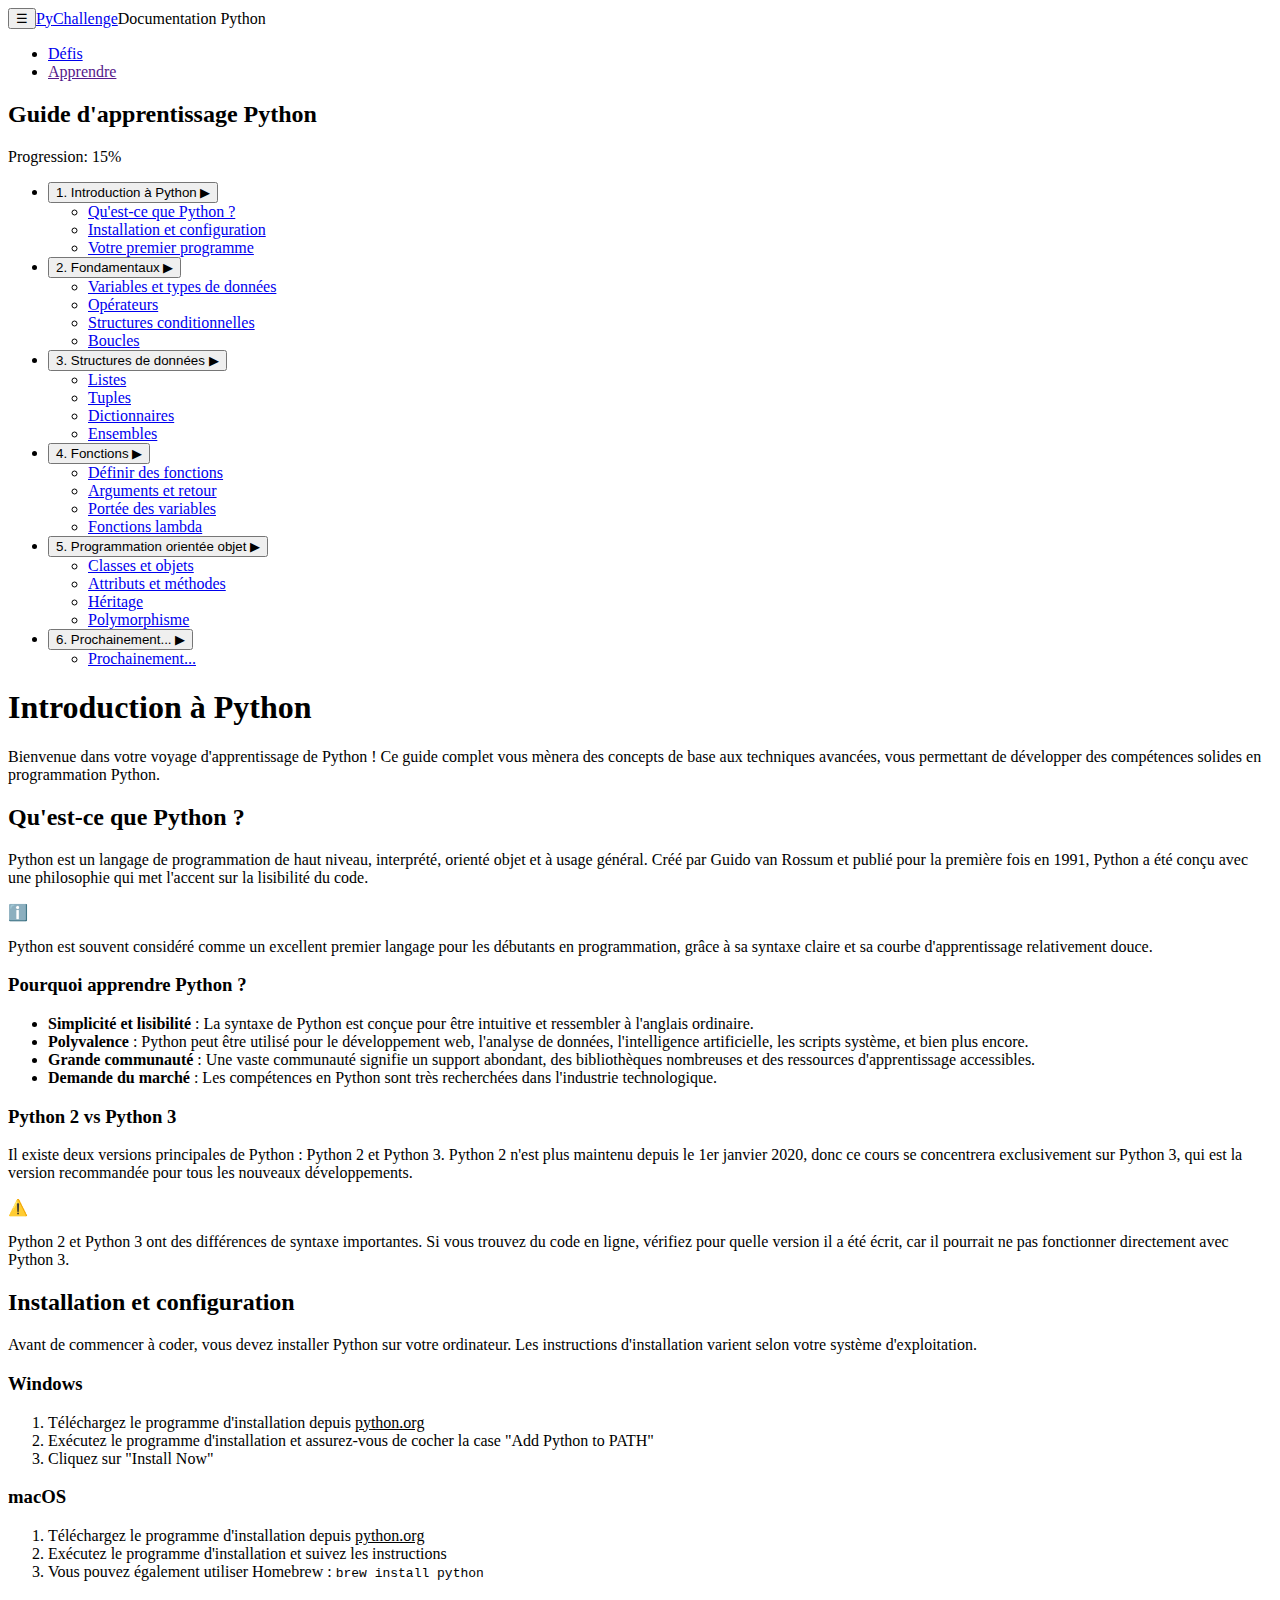
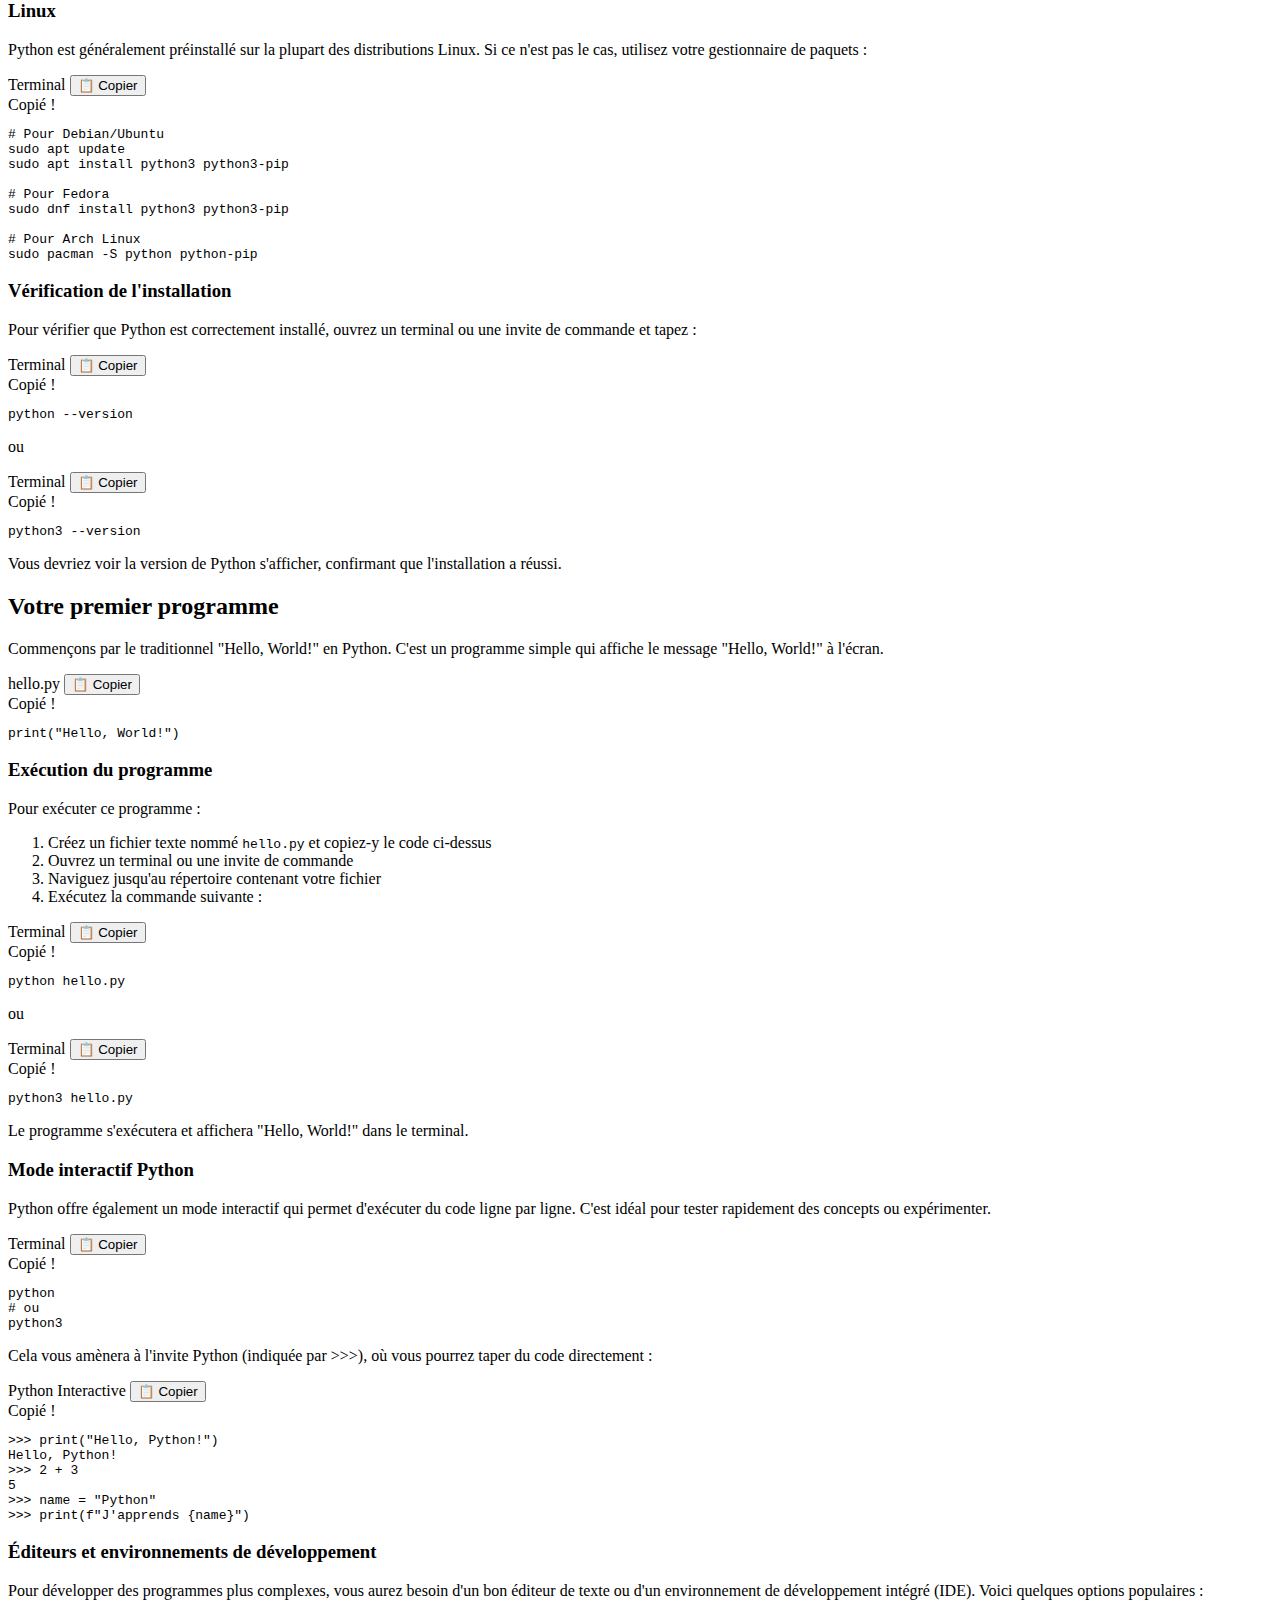
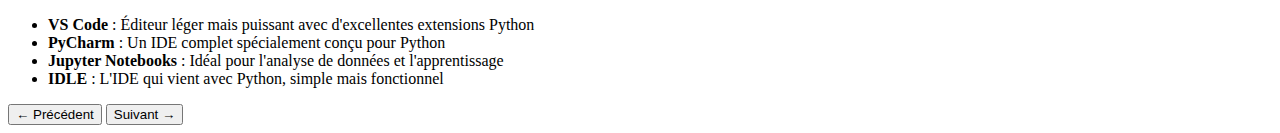
==== apprendre.html @ 2035e8a5 "Premier commit" ====
<!DOCTYPE html>
<html lang="fr">

<head>
    <meta charset="UTF-8">
    <meta name="viewport" content="width=device-width, initial-scale=1.0">
    <title>PyChallenge - Documentation Python</title>
    <link rel="stylesheet" href="styles/apprendre.css">
</head>

<body>
    <header>
        <div class="navbar">
            <div style="display: flex; align-items: center;">
                <button class="mobile-toggle" id="mobileToggle">☰</button>
                <a href="index.html" class="logo">Py<span>Challenge</span></a>
                <div class="doc-title">Documentation Python</div>
            </div>
            <ul class="nav-links">
                <li><a href="explorer.html">Défis</a></li>
                <li><a href="">Apprendre</a></li>

            </ul>
        </div>
    </header>

    <div class="main-container">
        <aside class="sidebar" id="sidebar">
            <div class="toc-header">
                <h2 class="toc-title">Guide d'apprentissage Python</h2>
                <div class="progress-info">Progression: 15%</div>
                <div class="progress-bar">
                    <div class="progress-fill"></div>
                </div>
            </div>

            <ul class="chapter-list">
                <li class="chapter expanded">
                    <button class="chapter-button active">
                        <span>1. Introduction à Python</span>
                        <span class="icon">▶</span>
                    </button>
                    <ul class="section-list">
                        <li><a href="#intro" class="section-link active">Qu'est-ce que Python ?</a></li>
                        <li><a href="#installation" class="section-link">Installation et configuration</a></li>
                        <li><a href="#first-program" class="section-link">Votre premier programme</a></li>
                    </ul>
                </li>

                <li class="chapter">
                    <button class="chapter-button">
                        <span>2. Fondamentaux</span>
                        <span class="icon">▶</span>
                    </button>
                    <ul class="section-list">
                        <li><a href="chapitre2.html#variables" class="section-link">Variables et types de données</a>
                        </li>
                        <li><a href="chapitre2.html#operators" class="section-link">Opérateurs</a></li>
                        <li><a href="chapitre2.html#conditions" class="section-link">Structures conditionnelles</a></li>
                        <li><a href="chapitre2.html#loops" class="section-link">Boucles</a></li>
                    </ul>
                </li>

                <li class="chapter">
                    <button class="chapter-button">
                        <span>3. Structures de données</span>
                        <span class="icon">▶</span>
                    </button>
                    <ul class="section-list">
                        <li><a href="chapitre3.html#lists" class="section-link active">Listes</a></li>
                        <li><a href="chapitre3.html#tuples" class="section-link">Tuples</a></li>
                        <li><a href="chapitre3.html#dictionaries" class="section-link">Dictionnaires</a></li>
                        <li><a href="chapitre3.html#sets" class="section-link">Ensembles</a></li>
                    </ul>
                </li>

                <li class="chapter">
                    <button class="chapter-button">
                        <span>4. Fonctions</span>
                        <span class="icon">▶</span>
                    </button>
                    <ul class="section-list">
                        <li><a href="chapitre4.html#definir-fonctions" class="section-link active">Définir des
                                fonctions</a></li>
                        <li><a href="chapitre4.html#arguments-retour" class="section-link">Arguments et retour</a></li>
                        <li><a href="chapitre4.html#portee-variables" class="section-link">Portée des variables</a></li>
                        <li><a href="chapitre4.html#fonctions-lambda" class="section-link">Fonctions lambda</a></li>
                    </ul>
                </li>

                <li class="chapter">
                    <button class="chapter-button">
                        <span>5. Programmation orientée objet</span>
                        <span class="icon">▶</span>
                    </button>
                    <ul class="section-list">
                        <li><a href="chapitre5.html#classes-objets" class="section-link active">Classes et objets</a>
                        </li>
                        <li><a href="chapitre5.html#attributs-methodes" class="section-link">Attributs et méthodes</a>
                        </li>
                        <li><a href="chapitre5.html#heritage" class="section-link">Héritage</a></li>
                        <li><a href="chapitre5.html#polymorphisme" class="section-link">Polymorphisme</a></li>
                    </ul>
                </li>

                <li class="chapter">
                    <button class="chapter-button">
                        <span>6. Prochainement...</span>
                        <span class="icon">▶</span>
                    </button>
                    <ul class="section-list">
                        <li><a href="prochainement.html" class="section-link">Prochainement...</a></li>
                    </ul>
                </li>


            </ul>
        </aside>

        <main class="content">
            <section class="doc-section" id="intro">
                <h1>Introduction à Python</h1>
                <p>Bienvenue dans votre voyage d'apprentissage de Python ! Ce guide complet vous mènera des concepts de
                    base aux techniques avancées, vous permettant de développer des compétences solides en programmation
                    Python.</p>

                <h2>Qu'est-ce que Python ?</h2>
                <p>Python est un langage de programmation de haut niveau, interprété, orienté objet et à usage général.
                    Créé par Guido van Rossum et publié pour la première fois en 1991, Python a été conçu avec une
                    philosophie qui met l'accent sur la lisibilité du code.</p>

                <div class="note-box">
                    <div class="box-icon">ℹ️</div>
                    <div>
                        <p>Python est souvent considéré comme un excellent premier langage pour les débutants en
                            programmation, grâce à sa syntaxe claire et sa courbe d'apprentissage relativement douce.
                        </p>
                    </div>
                </div>

                <h3>Pourquoi apprendre Python ?</h3>
                <ul>
                    <li><strong>Simplicité et lisibilité</strong> : La syntaxe de Python est conçue pour être intuitive
                        et ressembler à l'anglais ordinaire.</li>
                    <li><strong>Polyvalence</strong> : Python peut être utilisé pour le développement web, l'analyse de
                        données, l'intelligence artificielle, les scripts système, et bien plus encore.</li>
                    <li><strong>Grande communauté</strong> : Une vaste communauté signifie un support abondant, des
                        bibliothèques nombreuses et des ressources d'apprentissage accessibles.</li>
                    <li><strong>Demande du marché</strong> : Les compétences en Python sont très recherchées dans
                        l'industrie technologique.</li>
                </ul>

                <h3>Python 2 vs Python 3</h3>
                <p>Il existe deux versions principales de Python : Python 2 et Python 3. Python 2 n'est plus maintenu
                    depuis le 1er janvier 2020, donc ce cours se concentrera exclusivement sur Python 3, qui est la
                    version recommandée pour tous les nouveaux développements.</p>

                <div class="warning-box">
                    <div class="box-icon">⚠️</div>
                    <div>
                        <p>Python 2 et Python 3 ont des différences de syntaxe importantes. Si vous trouvez du code en
                            ligne, vérifiez pour quelle version il a été écrit, car il pourrait ne pas fonctionner
                            directement avec Python 3.</p>
                    </div>
                </div>
            </section>

            <section class="doc-section" id="installation">
                <h2>Installation et configuration</h2>
                <p>Avant de commencer à coder, vous devez installer Python sur votre ordinateur. Les instructions
                    d'installation varient selon votre système d'exploitation.</p>

                <h3>Windows</h3>
                <ol>
                    <li>Téléchargez le programme d'installation depuis <a href="https://www.python.org/downloads/"
                            style="color: var(--secondary-color);">python.org</a></li>
                    <li>Exécutez le programme d'installation et assurez-vous de cocher la case "Add Python to PATH"</li>
                    <li>Cliquez sur "Install Now"</li>
                </ol>

                <h3>macOS</h3>
                <ol>
                    <li>Téléchargez le programme d'installation depuis <a href="https://www.python.org/downloads/"
                            style="color: var(--secondary-color);">python.org</a></li>
                    <li>Exécutez le programme d'installation et suivez les instructions</li>
                    <li>Vous pouvez également utiliser Homebrew : <code>brew install python</code></li>
                </ol>

                <h3>Linux</h3>
                <p>Python est généralement préinstallé sur la plupart des distributions Linux. Si ce n'est pas le cas,
                    utilisez votre gestionnaire de paquets :</p>

                <div class="code-block">
                    <div class="code-header">
                        <span class="code-title">Terminal</span>
                        <button class="copy-button"><span class="icon">📋</span> Copier</button>
                    </div>
                    <div class="copy-message">Copié !</div>
                    <pre><code># Pour Debian/Ubuntu
sudo apt update
sudo apt install python3 python3-pip

# Pour Fedora
sudo dnf install python3 python3-pip

# Pour Arch Linux
sudo pacman -S python python-pip</code></pre>
                </div>

                <h3>Vérification de l'installation</h3>
                <p>Pour vérifier que Python est correctement installé, ouvrez un terminal ou une invite de commande et
                    tapez :</p>

                <div class="code-block">
                    <div class="code-header">
                        <span class="code-title">Terminal</span>
                        <button class="copy-button"><span class="icon">📋</span> Copier</button>
                    </div>
                    <div class="copy-message">Copié !</div>
                    <pre><code>python --version</code></pre>
                </div>

                <p>ou</p>

                <div class="code-block">
                    <div class="code-header">
                        <span class="code-title">Terminal</span>
                        <button class="copy-button"><span class="icon">📋</span> Copier</button>
                    </div>
                    <div class="copy-message">Copié !</div>
                    <pre><code>python3 --version</code></pre>
                </div>

                <p>Vous devriez voir la version de Python s'afficher, confirmant que l'installation a réussi.</p>
            </section>

            <section class="doc-section" id="first-program">
                <h2>Votre premier programme</h2>
                <p>Commençons par le traditionnel "Hello, World!" en Python. C'est un programme simple qui affiche le
                    message "Hello, World!" à l'écran.</p>

                <div class="code-block">
                    <div class="code-header">
                        <span class="code-title">hello.py</span>
                        <button class="copy-button"><span class="icon">📋</span> Copier</button>
                    </div>
                    <div class="copy-message">Copié !</div>
                    <pre><code>print("Hello, World!")</code></pre>
                </div>

                <h3>Exécution du programme</h3>
                <p>Pour exécuter ce programme :</p>
                <ol>
                    <li>Créez un fichier texte nommé <code>hello.py</code> et copiez-y le code ci-dessus</li>
                    <li>Ouvrez un terminal ou une invite de commande</li>
                    <li>Naviguez jusqu'au répertoire contenant votre fichier</li>
                    <li>Exécutez la commande suivante :</li>
                </ol>

                <div class="code-block">
                    <div class="code-header">
                        <span class="code-title">Terminal</span>
                        <button class="copy-button"><span class="icon">📋</span> Copier</button>
                    </div>
                    <div class="copy-message">Copié !</div>
                    <pre><code>python hello.py</code></pre>
                </div>

                <p>ou</p>

                <div class="code-block">
                    <div class="code-header">
                        <span class="code-title">Terminal</span>
                        <button class="copy-button"><span class="icon">📋</span> Copier</button>
                    </div>
                    <div class="copy-message">Copié !</div>
                    <pre><code>python3 hello.py</code></pre>
                </div>

                <p>Le programme s'exécutera et affichera "Hello, World!" dans le terminal.</p>

                <h3>Mode interactif Python</h3>
                <p>Python offre également un mode interactif qui permet d'exécuter du code ligne par ligne. C'est idéal
                    pour tester rapidement des concepts ou expérimenter.</p>

                <div class="code-block">
                    <div class="code-header">
                        <span class="code-title">Terminal</span>
                        <button class="copy-button"><span class="icon">📋</span> Copier</button>
                    </div>
                    <div class="copy-message">Copié !</div>
                    <pre><code>python
# ou
python3</code></pre>
                </div>

                <p>Cela vous amènera à l'invite Python (indiquée par >>>), où vous pourrez taper du code directement :
                </p>

                <div class="code-block">
                    <div class="code-header">
                        <span class="code-title">Python Interactive</span>
                        <button class="copy-button"><span class="icon">📋</span> Copier</button>
                    </div>
                    <div class="copy-message">Copié !</div>
                    <pre><code>>>> print("Hello, Python!")
Hello, Python!
>>> 2 + 3
5
>>> name = "Python"
>>> print(f"J'apprends {name}")</code></pre>
                </div>


                <h3>Éditeurs et environnements de développement</h3>
                <p>Pour développer des programmes plus complexes, vous aurez besoin d'un bon éditeur de texte ou d'un
                    environnement de développement intégré (IDE). Voici quelques options populaires :</p>

                <ul>
                    <li><strong>VS Code</strong> : Éditeur léger mais puissant avec d'excellentes extensions Python</li>
                    <li><strong>PyCharm</strong> : Un IDE complet spécialement conçu pour Python</li>
                    <li><strong>Jupyter Notebooks</strong> : Idéal pour l'analyse de données et l'apprentissage</li>
                    <li><strong>IDLE</strong> : L'IDE qui vient avec Python, simple mais fonctionnel</li>
                </ul>

                <div class="navigation-buttons">
                    <button class="nav-button prev"><span class="icon">←</span> Précédent</button>
                    <button class="nav-button next" onclick="location.href='chapitre2.html'">Suivant <span
                            class="icon">→</span></button>
                </div>
            </section>
        </main>
    </div>

    <script>
        // Mobile sidebar toggle
        document.getElementById('mobileToggle').addEventListener('click', function () {
            document.getElementById('sidebar').classList.toggle('active');
        });

        // Chapter expansion
        document.querySelectorAll('.chapter-button').forEach(button => {
            button.addEventListener('click', function () {
                const chapter = this.parentElement;
                chapter.classList.toggle('expanded');
            });
        });

        // Copy button functionality
        document.querySelectorAll('.copy-button').forEach(button => {
            button.addEventListener('click', function () {
                const codeBlock = this.closest('.code-block');
                const code = codeBlock.querySelector('pre').textContent;

                navigator.clipboard.writeText(code).then(() => {
                    const message = codeBlock.querySelector('.copy-message');
                    message.style.opacity = '1';

                    setTimeout(() => {
                        message.style.opacity = '0';
                    }, 2000);

                });
            });
        });
</script>
</body>
</html>
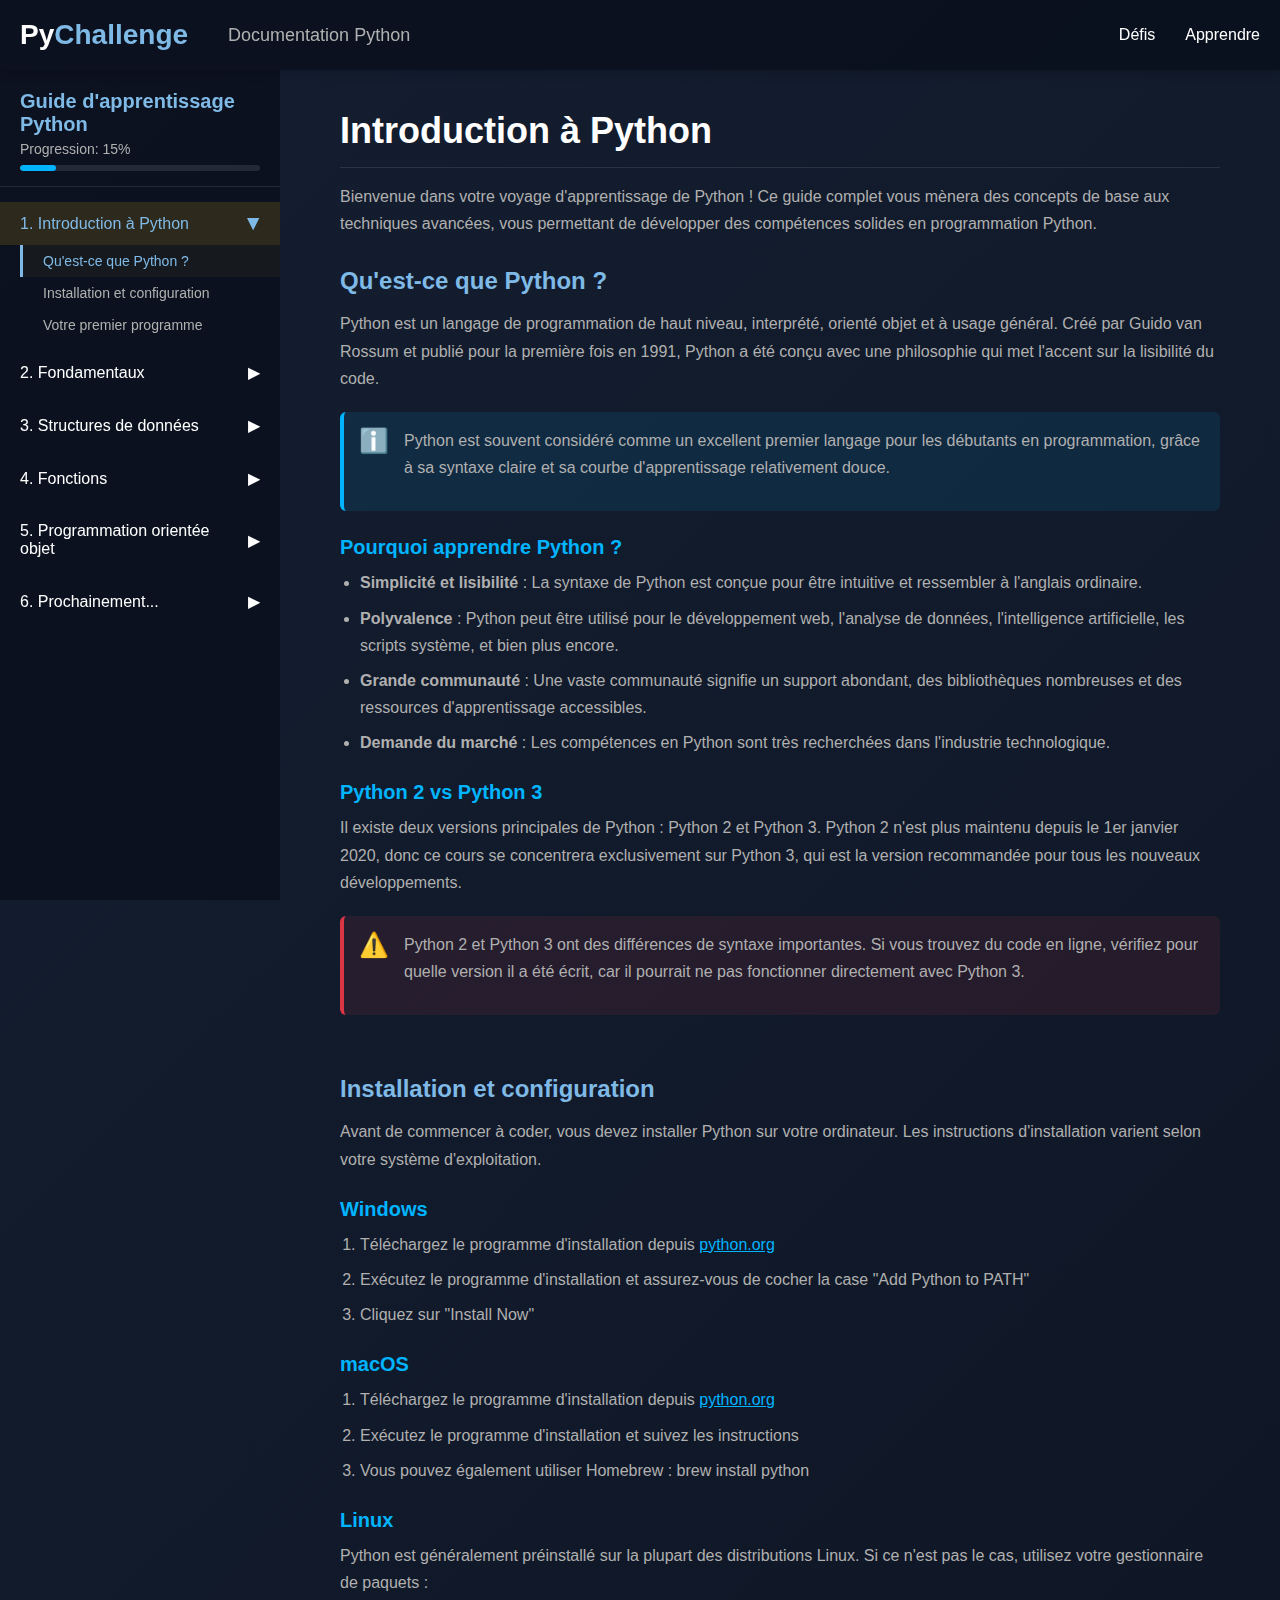
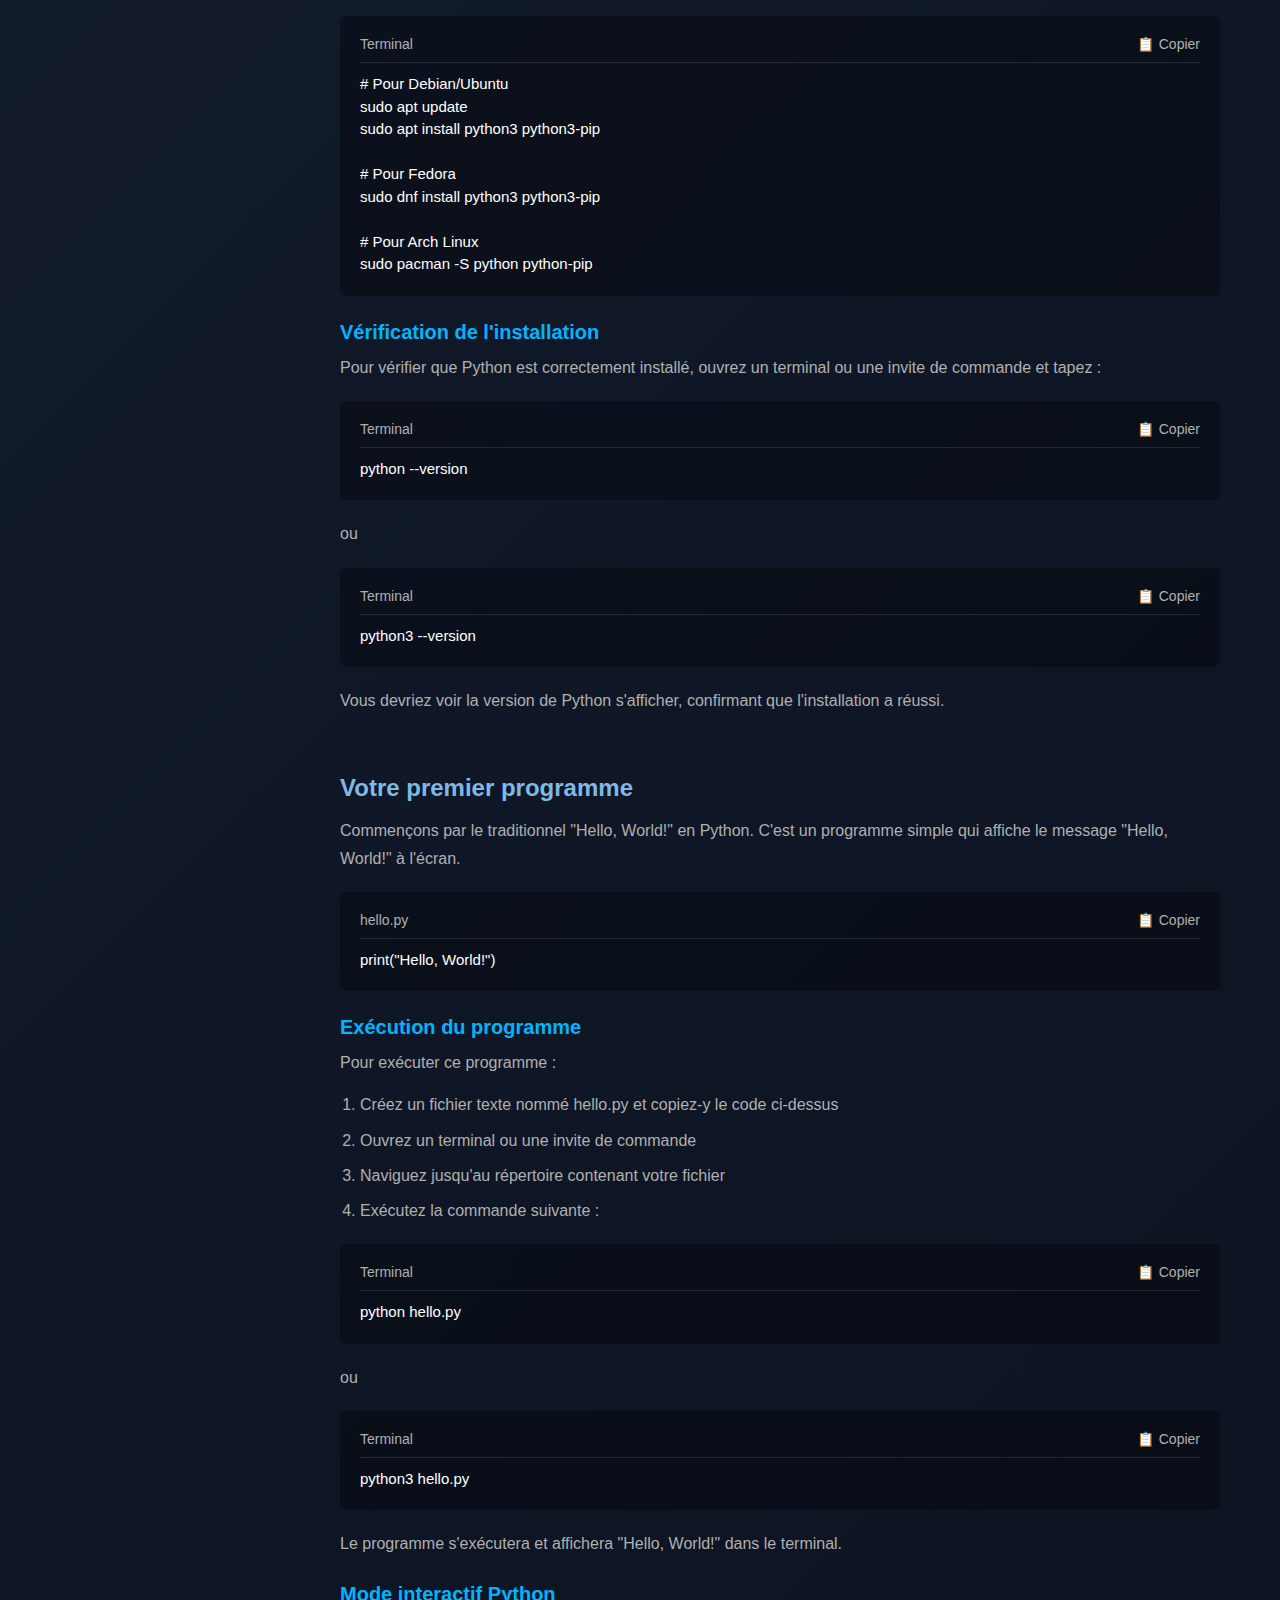
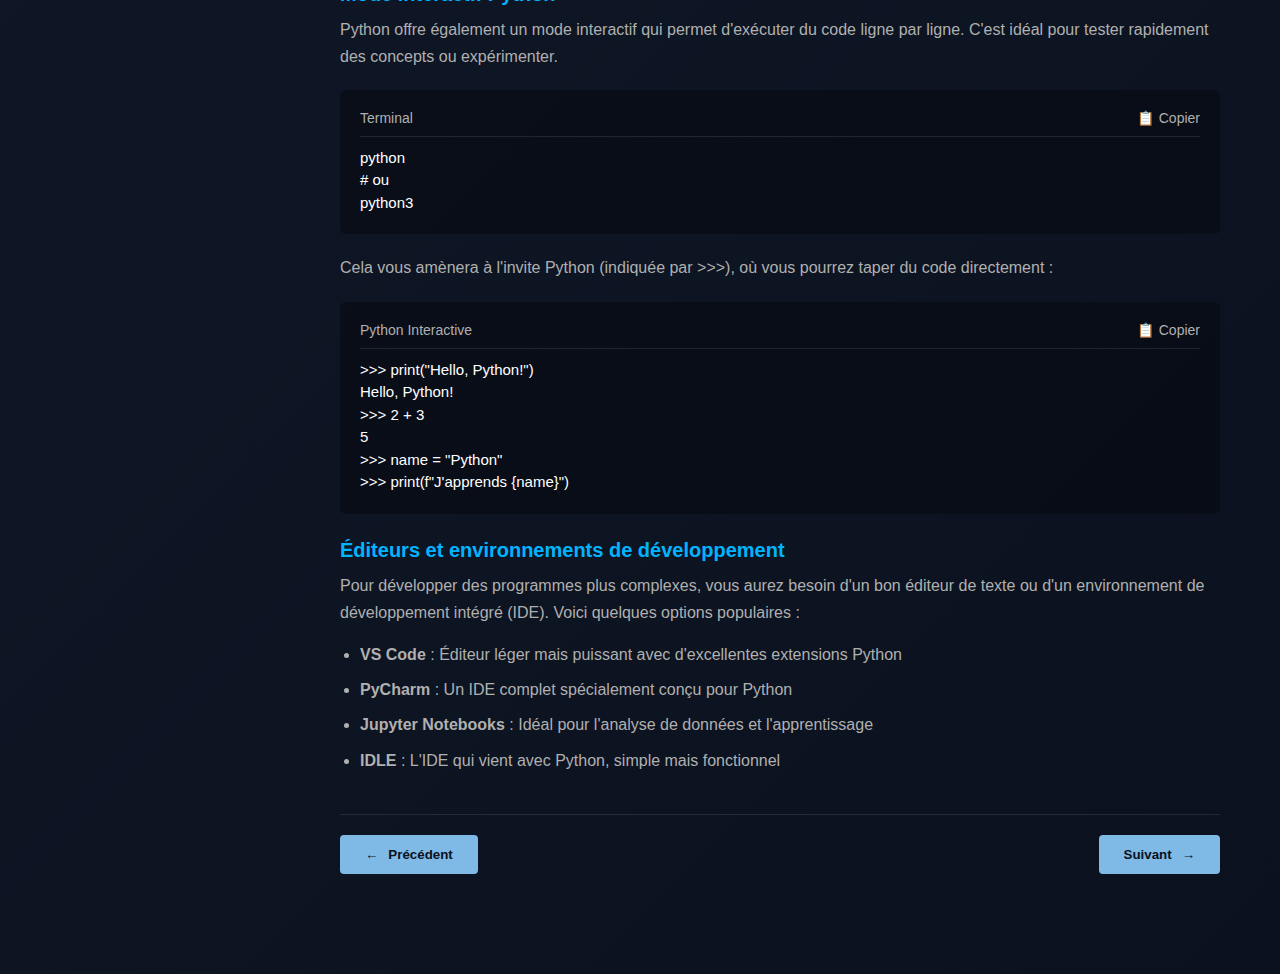
==== commit b10ada35: "Version distante" ====
--- a/apprendre.html
+++ b/apprendre.html
@@ -1,368 +1,368 @@
-<!DOCTYPE html>
-<html lang="fr">
-
-<head>
-    <meta charset="UTF-8">
-    <meta name="viewport" content="width=device-width, initial-scale=1.0">
-    <title>PyChallenge - Documentation Python</title>
-    <link rel="stylesheet" href="styles/apprendre.css">
-</head>
-
-<body>
-    <header>
-        <div class="navbar">
-            <div style="display: flex; align-items: center;">
-                <button class="mobile-toggle" id="mobileToggle">☰</button>
-                <a href="index.html" class="logo">Py<span>Challenge</span></a>
-                <div class="doc-title">Documentation Python</div>
-            </div>
-            <ul class="nav-links">
-                <li><a href="explorer.html">Défis</a></li>
-                <li><a href="">Apprendre</a></li>
-
-            </ul>
-        </div>
-    </header>
-
-    <div class="main-container">
-        <aside class="sidebar" id="sidebar">
-            <div class="toc-header">
-                <h2 class="toc-title">Guide d'apprentissage Python</h2>
-                <div class="progress-info">Progression: 15%</div>
-                <div class="progress-bar">
-                    <div class="progress-fill"></div>
-                </div>
-            </div>
-
-            <ul class="chapter-list">
-                <li class="chapter expanded">
-                    <button class="chapter-button active">
-                        <span>1. Introduction à Python</span>
-                        <span class="icon">▶</span>
-                    </button>
-                    <ul class="section-list">
-                        <li><a href="#intro" class="section-link active">Qu'est-ce que Python ?</a></li>
-                        <li><a href="#installation" class="section-link">Installation et configuration</a></li>
-                        <li><a href="#first-program" class="section-link">Votre premier programme</a></li>
-                    </ul>
-                </li>
-
-                <li class="chapter">
-                    <button class="chapter-button">
-                        <span>2. Fondamentaux</span>
-                        <span class="icon">▶</span>
-                    </button>
-                    <ul class="section-list">
-                        <li><a href="chapitre2.html#variables" class="section-link">Variables et types de données</a>
-                        </li>
-                        <li><a href="chapitre2.html#operators" class="section-link">Opérateurs</a></li>
-                        <li><a href="chapitre2.html#conditions" class="section-link">Structures conditionnelles</a></li>
-                        <li><a href="chapitre2.html#loops" class="section-link">Boucles</a></li>
-                    </ul>
-                </li>
-
-                <li class="chapter">
-                    <button class="chapter-button">
-                        <span>3. Structures de données</span>
-                        <span class="icon">▶</span>
-                    </button>
-                    <ul class="section-list">
-                        <li><a href="chapitre3.html#lists" class="section-link active">Listes</a></li>
-                        <li><a href="chapitre3.html#tuples" class="section-link">Tuples</a></li>
-                        <li><a href="chapitre3.html#dictionaries" class="section-link">Dictionnaires</a></li>
-                        <li><a href="chapitre3.html#sets" class="section-link">Ensembles</a></li>
-                    </ul>
-                </li>
-
-                <li class="chapter">
-                    <button class="chapter-button">
-                        <span>4. Fonctions</span>
-                        <span class="icon">▶</span>
-                    </button>
-                    <ul class="section-list">
-                        <li><a href="chapitre4.html#definir-fonctions" class="section-link active">Définir des
-                                fonctions</a></li>
-                        <li><a href="chapitre4.html#arguments-retour" class="section-link">Arguments et retour</a></li>
-                        <li><a href="chapitre4.html#portee-variables" class="section-link">Portée des variables</a></li>
-                        <li><a href="chapitre4.html#fonctions-lambda" class="section-link">Fonctions lambda</a></li>
-                    </ul>
-                </li>
-
-                <li class="chapter">
-                    <button class="chapter-button">
-                        <span>5. Programmation orientée objet</span>
-                        <span class="icon">▶</span>
-                    </button>
-                    <ul class="section-list">
-                        <li><a href="chapitre5.html#classes-objets" class="section-link active">Classes et objets</a>
-                        </li>
-                        <li><a href="chapitre5.html#attributs-methodes" class="section-link">Attributs et méthodes</a>
-                        </li>
-                        <li><a href="chapitre5.html#heritage" class="section-link">Héritage</a></li>
-                        <li><a href="chapitre5.html#polymorphisme" class="section-link">Polymorphisme</a></li>
-                    </ul>
-                </li>
-
-                <li class="chapter">
-                    <button class="chapter-button">
-                        <span>6. Prochainement...</span>
-                        <span class="icon">▶</span>
-                    </button>
-                    <ul class="section-list">
-                        <li><a href="prochainement.html" class="section-link">Prochainement...</a></li>
-                    </ul>
-                </li>
-
-
-            </ul>
-        </aside>
-
-        <main class="content">
-            <section class="doc-section" id="intro">
-                <h1>Introduction à Python</h1>
-                <p>Bienvenue dans votre voyage d'apprentissage de Python ! Ce guide complet vous mènera des concepts de
-                    base aux techniques avancées, vous permettant de développer des compétences solides en programmation
-                    Python.</p>
-
-                <h2>Qu'est-ce que Python ?</h2>
-                <p>Python est un langage de programmation de haut niveau, interprété, orienté objet et à usage général.
-                    Créé par Guido van Rossum et publié pour la première fois en 1991, Python a été conçu avec une
-                    philosophie qui met l'accent sur la lisibilité du code.</p>
-
-                <div class="note-box">
-                    <div class="box-icon">ℹ️</div>
-                    <div>
-                        <p>Python est souvent considéré comme un excellent premier langage pour les débutants en
-                            programmation, grâce à sa syntaxe claire et sa courbe d'apprentissage relativement douce.
-                        </p>
-                    </div>
-                </div>
-
-                <h3>Pourquoi apprendre Python ?</h3>
-                <ul>
-                    <li><strong>Simplicité et lisibilité</strong> : La syntaxe de Python est conçue pour être intuitive
-                        et ressembler à l'anglais ordinaire.</li>
-                    <li><strong>Polyvalence</strong> : Python peut être utilisé pour le développement web, l'analyse de
-                        données, l'intelligence artificielle, les scripts système, et bien plus encore.</li>
-                    <li><strong>Grande communauté</strong> : Une vaste communauté signifie un support abondant, des
-                        bibliothèques nombreuses et des ressources d'apprentissage accessibles.</li>
-                    <li><strong>Demande du marché</strong> : Les compétences en Python sont très recherchées dans
-                        l'industrie technologique.</li>
-                </ul>
-
-                <h3>Python 2 vs Python 3</h3>
-                <p>Il existe deux versions principales de Python : Python 2 et Python 3. Python 2 n'est plus maintenu
-                    depuis le 1er janvier 2020, donc ce cours se concentrera exclusivement sur Python 3, qui est la
-                    version recommandée pour tous les nouveaux développements.</p>
-
-                <div class="warning-box">
-                    <div class="box-icon">⚠️</div>
-                    <div>
-                        <p>Python 2 et Python 3 ont des différences de syntaxe importantes. Si vous trouvez du code en
-                            ligne, vérifiez pour quelle version il a été écrit, car il pourrait ne pas fonctionner
-                            directement avec Python 3.</p>
-                    </div>
-                </div>
-            </section>
-
-            <section class="doc-section" id="installation">
-                <h2>Installation et configuration</h2>
-                <p>Avant de commencer à coder, vous devez installer Python sur votre ordinateur. Les instructions
-                    d'installation varient selon votre système d'exploitation.</p>
-
-                <h3>Windows</h3>
-                <ol>
-                    <li>Téléchargez le programme d'installation depuis <a href="https://www.python.org/downloads/"
-                            style="color: var(--secondary-color);">python.org</a></li>
-                    <li>Exécutez le programme d'installation et assurez-vous de cocher la case "Add Python to PATH"</li>
-                    <li>Cliquez sur "Install Now"</li>
-                </ol>
-
-                <h3>macOS</h3>
-                <ol>
-                    <li>Téléchargez le programme d'installation depuis <a href="https://www.python.org/downloads/"
-                            style="color: var(--secondary-color);">python.org</a></li>
-                    <li>Exécutez le programme d'installation et suivez les instructions</li>
-                    <li>Vous pouvez également utiliser Homebrew : <code>brew install python</code></li>
-                </ol>
-
-                <h3>Linux</h3>
-                <p>Python est généralement préinstallé sur la plupart des distributions Linux. Si ce n'est pas le cas,
-                    utilisez votre gestionnaire de paquets :</p>
-
-                <div class="code-block">
-                    <div class="code-header">
-                        <span class="code-title">Terminal</span>
-                        <button class="copy-button"><span class="icon">📋</span> Copier</button>
-                    </div>
-                    <div class="copy-message">Copié !</div>
-                    <pre><code># Pour Debian/Ubuntu
-sudo apt update
-sudo apt install python3 python3-pip
-
-# Pour Fedora
-sudo dnf install python3 python3-pip
-
-# Pour Arch Linux
-sudo pacman -S python python-pip</code></pre>
-                </div>
-
-                <h3>Vérification de l'installation</h3>
-                <p>Pour vérifier que Python est correctement installé, ouvrez un terminal ou une invite de commande et
-                    tapez :</p>
-
-                <div class="code-block">
-                    <div class="code-header">
-                        <span class="code-title">Terminal</span>
-                        <button class="copy-button"><span class="icon">📋</span> Copier</button>
-                    </div>
-                    <div class="copy-message">Copié !</div>
-                    <pre><code>python --version</code></pre>
-                </div>
-
-                <p>ou</p>
-
-                <div class="code-block">
-                    <div class="code-header">
-                        <span class="code-title">Terminal</span>
-                        <button class="copy-button"><span class="icon">📋</span> Copier</button>
-                    </div>
-                    <div class="copy-message">Copié !</div>
-                    <pre><code>python3 --version</code></pre>
-                </div>
-
-                <p>Vous devriez voir la version de Python s'afficher, confirmant que l'installation a réussi.</p>
-            </section>
-
-            <section class="doc-section" id="first-program">
-                <h2>Votre premier programme</h2>
-                <p>Commençons par le traditionnel "Hello, World!" en Python. C'est un programme simple qui affiche le
-                    message "Hello, World!" à l'écran.</p>
-
-                <div class="code-block">
-                    <div class="code-header">
-                        <span class="code-title">hello.py</span>
-                        <button class="copy-button"><span class="icon">📋</span> Copier</button>
-                    </div>
-                    <div class="copy-message">Copié !</div>
-                    <pre><code>print("Hello, World!")</code></pre>
-                </div>
-
-                <h3>Exécution du programme</h3>
-                <p>Pour exécuter ce programme :</p>
-                <ol>
-                    <li>Créez un fichier texte nommé <code>hello.py</code> et copiez-y le code ci-dessus</li>
-                    <li>Ouvrez un terminal ou une invite de commande</li>
-                    <li>Naviguez jusqu'au répertoire contenant votre fichier</li>
-                    <li>Exécutez la commande suivante :</li>
-                </ol>
-
-                <div class="code-block">
-                    <div class="code-header">
-                        <span class="code-title">Terminal</span>
-                        <button class="copy-button"><span class="icon">📋</span> Copier</button>
-                    </div>
-                    <div class="copy-message">Copié !</div>
-                    <pre><code>python hello.py</code></pre>
-                </div>
-
-                <p>ou</p>
-
-                <div class="code-block">
-                    <div class="code-header">
-                        <span class="code-title">Terminal</span>
-                        <button class="copy-button"><span class="icon">📋</span> Copier</button>
-                    </div>
-                    <div class="copy-message">Copié !</div>
-                    <pre><code>python3 hello.py</code></pre>
-                </div>
-
-                <p>Le programme s'exécutera et affichera "Hello, World!" dans le terminal.</p>
-
-                <h3>Mode interactif Python</h3>
-                <p>Python offre également un mode interactif qui permet d'exécuter du code ligne par ligne. C'est idéal
-                    pour tester rapidement des concepts ou expérimenter.</p>
-
-                <div class="code-block">
-                    <div class="code-header">
-                        <span class="code-title">Terminal</span>
-                        <button class="copy-button"><span class="icon">📋</span> Copier</button>
-                    </div>
-                    <div class="copy-message">Copié !</div>
-                    <pre><code>python
-# ou
-python3</code></pre>
-                </div>
-
-                <p>Cela vous amènera à l'invite Python (indiquée par >>>), où vous pourrez taper du code directement :
-                </p>
-
-                <div class="code-block">
-                    <div class="code-header">
-                        <span class="code-title">Python Interactive</span>
-                        <button class="copy-button"><span class="icon">📋</span> Copier</button>
-                    </div>
-                    <div class="copy-message">Copié !</div>
-                    <pre><code>>>> print("Hello, Python!")
-Hello, Python!
->>> 2 + 3
-5
->>> name = "Python"
->>> print(f"J'apprends {name}")</code></pre>
-                </div>
-
-
-                <h3>Éditeurs et environnements de développement</h3>
-                <p>Pour développer des programmes plus complexes, vous aurez besoin d'un bon éditeur de texte ou d'un
-                    environnement de développement intégré (IDE). Voici quelques options populaires :</p>
-
-                <ul>
-                    <li><strong>VS Code</strong> : Éditeur léger mais puissant avec d'excellentes extensions Python</li>
-                    <li><strong>PyCharm</strong> : Un IDE complet spécialement conçu pour Python</li>
-                    <li><strong>Jupyter Notebooks</strong> : Idéal pour l'analyse de données et l'apprentissage</li>
-                    <li><strong>IDLE</strong> : L'IDE qui vient avec Python, simple mais fonctionnel</li>
-                </ul>
-
-                <div class="navigation-buttons">
-                    <button class="nav-button prev"><span class="icon">←</span> Précédent</button>
-                    <button class="nav-button next" onclick="location.href='chapitre2.html'">Suivant <span
-                            class="icon">→</span></button>
-                </div>
-            </section>
-        </main>
-    </div>
-
-    <script>
-        // Mobile sidebar toggle
-        document.getElementById('mobileToggle').addEventListener('click', function () {
-            document.getElementById('sidebar').classList.toggle('active');
-        });
-
-        // Chapter expansion
-        document.querySelectorAll('.chapter-button').forEach(button => {
-            button.addEventListener('click', function () {
-                const chapter = this.parentElement;
-                chapter.classList.toggle('expanded');
-            });
-        });
-
-        // Copy button functionality
-        document.querySelectorAll('.copy-button').forEach(button => {
-            button.addEventListener('click', function () {
-                const codeBlock = this.closest('.code-block');
-                const code = codeBlock.querySelector('pre').textContent;
-
-                navigator.clipboard.writeText(code).then(() => {
-                    const message = codeBlock.querySelector('.copy-message');
-                    message.style.opacity = '1';
-
-                    setTimeout(() => {
-                        message.style.opacity = '0';
-                    }, 2000);
-
-                });
-            });
-        });
-</script>
-</body>
+<!DOCTYPE html>
+<html lang="fr">
+
+<head>
+    <meta charset="UTF-8">
+    <meta name="viewport" content="width=device-width, initial-scale=1.0">
+    <title>PyChallenge - Documentation Python</title>
+    <link rel="stylesheet" href="styles/apprendre.css">
+</head>
+
+<body>
+    <header>
+        <div class="navbar">
+            <div style="display: flex; align-items: center;">
+                <button class="mobile-toggle" id="mobileToggle">☰</button>
+                <a href="index.html" class="logo">Py<span>Challenge</span></a>
+                <div class="doc-title">Documentation Python</div>
+            </div>
+            <ul class="nav-links">
+                <li><a href="explorer.html">Défis</a></li>
+                <li><a href="">Apprendre</a></li>
+
+            </ul>
+        </div>
+    </header>
+
+    <div class="main-container">
+        <aside class="sidebar" id="sidebar">
+            <div class="toc-header">
+                <h2 class="toc-title">Guide d'apprentissage Python</h2>
+                <div class="progress-info">Progression: 15%</div>
+                <div class="progress-bar">
+                    <div class="progress-fill"></div>
+                </div>
+            </div>
+
+            <ul class="chapter-list">
+                <li class="chapter expanded">
+                    <button class="chapter-button active">
+                        <span>1. Introduction à Python</span>
+                        <span class="icon">▶</span>
+                    </button>
+                    <ul class="section-list">
+                        <li><a href="#intro" class="section-link active">Qu'est-ce que Python ?</a></li>
+                        <li><a href="#installation" class="section-link">Installation et configuration</a></li>
+                        <li><a href="#first-program" class="section-link">Votre premier programme</a></li>
+                    </ul>
+                </li>
+
+                <li class="chapter">
+                    <button class="chapter-button">
+                        <span>2. Fondamentaux</span>
+                        <span class="icon">▶</span>
+                    </button>
+                    <ul class="section-list">
+                        <li><a href="chapitre2.html#variables" class="section-link">Variables et types de données</a>
+                        </li>
+                        <li><a href="chapitre2.html#operators" class="section-link">Opérateurs</a></li>
+                        <li><a href="chapitre2.html#conditions" class="section-link">Structures conditionnelles</a></li>
+                        <li><a href="chapitre2.html#loops" class="section-link">Boucles</a></li>
+                    </ul>
+                </li>
+
+                <li class="chapter">
+                    <button class="chapter-button">
+                        <span>3. Structures de données</span>
+                        <span class="icon">▶</span>
+                    </button>
+                    <ul class="section-list">
+                        <li><a href="chapitre3.html#lists" class="section-link active">Listes</a></li>
+                        <li><a href="chapitre3.html#tuples" class="section-link">Tuples</a></li>
+                        <li><a href="chapitre3.html#dictionaries" class="section-link">Dictionnaires</a></li>
+                        <li><a href="chapitre3.html#sets" class="section-link">Ensembles</a></li>
+                    </ul>
+                </li>
+
+                <li class="chapter">
+                    <button class="chapter-button">
+                        <span>4. Fonctions</span>
+                        <span class="icon">▶</span>
+                    </button>
+                    <ul class="section-list">
+                        <li><a href="chapitre4.html#definir-fonctions" class="section-link active">Définir des
+                                fonctions</a></li>
+                        <li><a href="chapitre4.html#arguments-retour" class="section-link">Arguments et retour</a></li>
+                        <li><a href="chapitre4.html#portee-variables" class="section-link">Portée des variables</a></li>
+                        <li><a href="chapitre4.html#fonctions-lambda" class="section-link">Fonctions lambda</a></li>
+                    </ul>
+                </li>
+
+                <li class="chapter">
+                    <button class="chapter-button">
+                        <span>5. Programmation orientée objet</span>
+                        <span class="icon">▶</span>
+                    </button>
+                    <ul class="section-list">
+                        <li><a href="chapitre5.html#classes-objets" class="section-link active">Classes et objets</a>
+                        </li>
+                        <li><a href="chapitre5.html#attributs-methodes" class="section-link">Attributs et méthodes</a>
+                        </li>
+                        <li><a href="chapitre5.html#heritage" class="section-link">Héritage</a></li>
+                        <li><a href="chapitre5.html#polymorphisme" class="section-link">Polymorphisme</a></li>
+                    </ul>
+                </li>
+
+                <li class="chapter">
+                    <button class="chapter-button">
+                        <span>6. Prochainement...</span>
+                        <span class="icon">▶</span>
+                    </button>
+                    <ul class="section-list">
+                        <li><a href="prochainement.html" class="section-link">Prochainement...</a></li>
+                    </ul>
+                </li>
+
+
+            </ul>
+        </aside>
+
+        <main class="content">
+            <section class="doc-section" id="intro">
+                <h1>Introduction à Python</h1>
+                <p>Bienvenue dans votre voyage d'apprentissage de Python ! Ce guide complet vous mènera des concepts de
+                    base aux techniques avancées, vous permettant de développer des compétences solides en programmation
+                    Python.</p>
+
+                <h2>Qu'est-ce que Python ?</h2>
+                <p>Python est un langage de programmation de haut niveau, interprété, orienté objet et à usage général.
+                    Créé par Guido van Rossum et publié pour la première fois en 1991, Python a été conçu avec une
+                    philosophie qui met l'accent sur la lisibilité du code.</p>
+
+                <div class="note-box">
+                    <div class="box-icon">ℹ️</div>
+                    <div>
+                        <p>Python est souvent considéré comme un excellent premier langage pour les débutants en
+                            programmation, grâce à sa syntaxe claire et sa courbe d'apprentissage relativement douce.
+                        </p>
+                    </div>
+                </div>
+
+                <h3>Pourquoi apprendre Python ?</h3>
+                <ul>
+                    <li><strong>Simplicité et lisibilité</strong> : La syntaxe de Python est conçue pour être intuitive
+                        et ressembler à l'anglais ordinaire.</li>
+                    <li><strong>Polyvalence</strong> : Python peut être utilisé pour le développement web, l'analyse de
+                        données, l'intelligence artificielle, les scripts système, et bien plus encore.</li>
+                    <li><strong>Grande communauté</strong> : Une vaste communauté signifie un support abondant, des
+                        bibliothèques nombreuses et des ressources d'apprentissage accessibles.</li>
+                    <li><strong>Demande du marché</strong> : Les compétences en Python sont très recherchées dans
+                        l'industrie technologique.</li>
+                </ul>
+
+                <h3>Python 2 vs Python 3</h3>
+                <p>Il existe deux versions principales de Python : Python 2 et Python 3. Python 2 n'est plus maintenu
+                    depuis le 1er janvier 2020, donc ce cours se concentrera exclusivement sur Python 3, qui est la
+                    version recommandée pour tous les nouveaux développements.</p>
+
+                <div class="warning-box">
+                    <div class="box-icon">⚠️</div>
+                    <div>
+                        <p>Python 2 et Python 3 ont des différences de syntaxe importantes. Si vous trouvez du code en
+                            ligne, vérifiez pour quelle version il a été écrit, car il pourrait ne pas fonctionner
+                            directement avec Python 3.</p>
+                    </div>
+                </div>
+            </section>
+
+            <section class="doc-section" id="installation">
+                <h2>Installation et configuration</h2>
+                <p>Avant de commencer à coder, vous devez installer Python sur votre ordinateur. Les instructions
+                    d'installation varient selon votre système d'exploitation.</p>
+
+                <h3>Windows</h3>
+                <ol>
+                    <li>Téléchargez le programme d'installation depuis <a href="https://www.python.org/downloads/"
+                            style="color: var(--secondary-color);">python.org</a></li>
+                    <li>Exécutez le programme d'installation et assurez-vous de cocher la case "Add Python to PATH"</li>
+                    <li>Cliquez sur "Install Now"</li>
+                </ol>
+
+                <h3>macOS</h3>
+                <ol>
+                    <li>Téléchargez le programme d'installation depuis <a href="https://www.python.org/downloads/"
+                            style="color: var(--secondary-color);">python.org</a></li>
+                    <li>Exécutez le programme d'installation et suivez les instructions</li>
+                    <li>Vous pouvez également utiliser Homebrew : <code>brew install python</code></li>
+                </ol>
+
+                <h3>Linux</h3>
+                <p>Python est généralement préinstallé sur la plupart des distributions Linux. Si ce n'est pas le cas,
+                    utilisez votre gestionnaire de paquets :</p>
+
+                <div class="code-block">
+                    <div class="code-header">
+                        <span class="code-title">Terminal</span>
+                        <button class="copy-button"><span class="icon">📋</span> Copier</button>
+                    </div>
+                    <div class="copy-message">Copié !</div>
+                    <pre><code># Pour Debian/Ubuntu
+sudo apt update
+sudo apt install python3 python3-pip
+
+# Pour Fedora
+sudo dnf install python3 python3-pip
+
+# Pour Arch Linux
+sudo pacman -S python python-pip</code></pre>
+                </div>
+
+                <h3>Vérification de l'installation</h3>
+                <p>Pour vérifier que Python est correctement installé, ouvrez un terminal ou une invite de commande et
+                    tapez :</p>
+
+                <div class="code-block">
+                    <div class="code-header">
+                        <span class="code-title">Terminal</span>
+                        <button class="copy-button"><span class="icon">📋</span> Copier</button>
+                    </div>
+                    <div class="copy-message">Copié !</div>
+                    <pre><code>python --version</code></pre>
+                </div>
+
+                <p>ou</p>
+
+                <div class="code-block">
+                    <div class="code-header">
+                        <span class="code-title">Terminal</span>
+                        <button class="copy-button"><span class="icon">📋</span> Copier</button>
+                    </div>
+                    <div class="copy-message">Copié !</div>
+                    <pre><code>python3 --version</code></pre>
+                </div>
+
+                <p>Vous devriez voir la version de Python s'afficher, confirmant que l'installation a réussi.</p>
+            </section>
+
+            <section class="doc-section" id="first-program">
+                <h2>Votre premier programme</h2>
+                <p>Commençons par le traditionnel "Hello, World!" en Python. C'est un programme simple qui affiche le
+                    message "Hello, World!" à l'écran.</p>
+
+                <div class="code-block">
+                    <div class="code-header">
+                        <span class="code-title">hello.py</span>
+                        <button class="copy-button"><span class="icon">📋</span> Copier</button>
+                    </div>
+                    <div class="copy-message">Copié !</div>
+                    <pre><code>print("Hello, World!")</code></pre>
+                </div>
+
+                <h3>Exécution du programme</h3>
+                <p>Pour exécuter ce programme :</p>
+                <ol>
+                    <li>Créez un fichier texte nommé <code>hello.py</code> et copiez-y le code ci-dessus</li>
+                    <li>Ouvrez un terminal ou une invite de commande</li>
+                    <li>Naviguez jusqu'au répertoire contenant votre fichier</li>
+                    <li>Exécutez la commande suivante :</li>
+                </ol>
+
+                <div class="code-block">
+                    <div class="code-header">
+                        <span class="code-title">Terminal</span>
+                        <button class="copy-button"><span class="icon">📋</span> Copier</button>
+                    </div>
+                    <div class="copy-message">Copié !</div>
+                    <pre><code>python hello.py</code></pre>
+                </div>
+
+                <p>ou</p>
+
+                <div class="code-block">
+                    <div class="code-header">
+                        <span class="code-title">Terminal</span>
+                        <button class="copy-button"><span class="icon">📋</span> Copier</button>
+                    </div>
+                    <div class="copy-message">Copié !</div>
+                    <pre><code>python3 hello.py</code></pre>
+                </div>
+
+                <p>Le programme s'exécutera et affichera "Hello, World!" dans le terminal.</p>
+
+                <h3>Mode interactif Python</h3>
+                <p>Python offre également un mode interactif qui permet d'exécuter du code ligne par ligne. C'est idéal
+                    pour tester rapidement des concepts ou expérimenter.</p>
+
+                <div class="code-block">
+                    <div class="code-header">
+                        <span class="code-title">Terminal</span>
+                        <button class="copy-button"><span class="icon">📋</span> Copier</button>
+                    </div>
+                    <div class="copy-message">Copié !</div>
+                    <pre><code>python
+# ou
+python3</code></pre>
+                </div>
+
+                <p>Cela vous amènera à l'invite Python (indiquée par >>>), où vous pourrez taper du code directement :
+                </p>
+
+                <div class="code-block">
+                    <div class="code-header">
+                        <span class="code-title">Python Interactive</span>
+                        <button class="copy-button"><span class="icon">📋</span> Copier</button>
+                    </div>
+                    <div class="copy-message">Copié !</div>
+                    <pre><code>>>> print("Hello, Python!")
+Hello, Python!
+>>> 2 + 3
+5
+>>> name = "Python"
+>>> print(f"J'apprends {name}")</code></pre>
+                </div>
+
+
+                <h3>Éditeurs et environnements de développement</h3>
+                <p>Pour développer des programmes plus complexes, vous aurez besoin d'un bon éditeur de texte ou d'un
+                    environnement de développement intégré (IDE). Voici quelques options populaires :</p>
+
+                <ul>
+                    <li><strong>VS Code</strong> : Éditeur léger mais puissant avec d'excellentes extensions Python</li>
+                    <li><strong>PyCharm</strong> : Un IDE complet spécialement conçu pour Python</li>
+                    <li><strong>Jupyter Notebooks</strong> : Idéal pour l'analyse de données et l'apprentissage</li>
+                    <li><strong>IDLE</strong> : L'IDE qui vient avec Python, simple mais fonctionnel</li>
+                </ul>
+
+                <div class="navigation-buttons">
+                    <button class="nav-button prev"><span class="icon">←</span> Précédent</button>
+                    <button class="nav-button next" onclick="location.href='chapitre2.html'">Suivant <span
+                            class="icon">→</span></button>
+                </div>
+            </section>
+        </main>
+    </div>
+
+    <script>
+        // Mobile sidebar toggle
+        document.getElementById('mobileToggle').addEventListener('click', function () {
+            document.getElementById('sidebar').classList.toggle('active');
+        });
+
+        // Chapter expansion
+        document.querySelectorAll('.chapter-button').forEach(button => {
+            button.addEventListener('click', function () {
+                const chapter = this.parentElement;
+                chapter.classList.toggle('expanded');
+            });
+        });
+
+        // Copy button functionality
+        document.querySelectorAll('.copy-button').forEach(button => {
+            button.addEventListener('click', function () {
+                const codeBlock = this.closest('.code-block');
+                const code = codeBlock.querySelector('pre').textContent;
+
+                navigator.clipboard.writeText(code).then(() => {
+                    const message = codeBlock.querySelector('.copy-message');
+                    message.style.opacity = '1';
+
+                    setTimeout(() => {
+                        message.style.opacity = '0';
+                    }, 2000);
+
+                });
+            });
+        });
+</script>
+</body>
 </html>--- a/styles/apprendre.css
+++ b/styles/apprendre.css
@@ -0,0 +1,511 @@
+:root {
+    --primary-color: #7fb9e6;
+    --secondary-color: #00b4ff;
+    --dark-bg: #141e30;
+    --darker-bg: #0b111e;
+    --text-color: #ffffff;
+    --text-secondary: #b0b0b0;
+    --code-bg: rgba(0, 0, 0, 0.3);
+    --sidebar-width: 280px;
+    --header-height: 70px;
+}
+
+* {
+    margin: 0;
+    padding: 0;
+    box-sizing: border-box;
+    font-family: 'Century Gothic', sans-serif;
+}
+
+body {
+    background: linear-gradient(135deg, var(--dark-bg), var(--darker-bg));
+    color: var(--text-color);
+    min-height: 100vh;
+    display: flex;
+    flex-direction: column;
+}
+
+/* Header */
+header {
+    height: var(--header-height);
+    background: rgba(11, 17, 30, 0.95);
+    box-shadow: 0 2px 10px rgba(0, 0, 0, 0.2);
+    position: fixed;
+    width: 100%;
+    z-index: 100;
+    display: flex;
+    align-items: center;
+}
+
+.navbar {
+    display: flex;
+    justify-content: space-between;
+    align-items: center;
+    max-width: 1400px;
+    margin: 0 auto;
+    width: 100%;
+    padding: 0 20px;
+}
+
+.logo {
+    font-size: 28px;
+    font-weight: bold;
+    color: var(--text-color);
+    text-decoration: none;
+    display: flex;
+    align-items: center;
+}
+
+.logo span {
+    color: var(--primary-color);
+}
+
+.nav-links {
+    display: flex;
+    list-style: none;
+}
+
+.nav-links li {
+    margin-left: 30px;
+}
+
+.nav-links a {
+    color: var(--text-color);
+    text-decoration: none;
+    font-size: 16px;
+    font-weight: 500;
+    transition: color 0.3s ease;
+}
+
+.nav-links a:hover {
+    color: var(--primary-color);
+}
+
+.doc-title {
+    font-size: 18px;
+    font-weight: 500;
+    margin-left: 40px;
+    color: var(--text-secondary);
+}
+
+/* Main Layout */
+.main-container {
+    display: flex;
+    min-height: calc(100vh - var(--header-height));
+    margin-top: var(--header-height);
+}
+
+/* Sidebar */
+.sidebar {
+    width: var(--sidebar-width);
+    background: rgba(11, 17, 30, 0.9);
+    position: fixed;
+    height: calc(100vh - var(--header-height));
+    overflow-y: auto;
+    padding: 20px 0;
+    transition: transform 0.3s ease;
+}
+
+.sidebar::-webkit-scrollbar {
+    width: 6px;
+}
+
+.sidebar::-webkit-scrollbar-track {
+    background: var(--darker-bg);
+}
+
+.sidebar::-webkit-scrollbar-thumb {
+    background: var(--secondary-color);
+    border-radius: 3px;
+}
+
+.toc-header {
+    padding: 0 20px 15px 20px;
+    border-bottom: 1px solid rgba(255, 255, 255, 0.1);
+    margin-bottom: 15px;
+}
+
+.toc-title {
+    font-size: 20px;
+    color: var(--primary-color);
+    margin-bottom: 5px;
+}
+
+.progress-info {
+    font-size: 14px;
+    color: var(--text-secondary);
+}
+
+.progress-bar {
+    height: 6px;
+    background: rgba(255, 255, 255, 0.1);
+    border-radius: 3px;
+    margin-top: 8px;
+    overflow: hidden;
+}
+
+.progress-fill {
+    height: 100%;
+    width: 15%;
+    background: var(--secondary-color);
+    border-radius: 3px;
+}
+
+.chapter-list {
+    list-style: none;
+}
+
+.chapter {
+    margin-bottom: 10px;
+}
+
+.chapter-button {
+    display: flex;
+    justify-content: space-between;
+    align-items: center;
+    width: 100%;
+    padding: 12px 20px;
+    background: none;
+    border: none;
+    text-align: left;
+    color: var(--text-color);
+    font-size: 16px;
+    font-weight: 500;
+    cursor: pointer;
+    transition: background 0.3s ease;
+}
+
+.chapter-button:hover {
+    background: rgba(255, 255, 255, 0.05);
+}
+
+.chapter-button.active {
+    background: rgba(242, 187, 19, 0.15);
+    color: var(--primary-color);
+}
+
+.chapter-button .icon {
+    transition: transform 0.3s ease;
+}
+
+.section-list {
+    list-style: none;
+    margin-left: 20px;
+    max-height: 0;
+    overflow: hidden;
+    transition: max-height 0.3s ease;
+}
+
+.chapter.expanded .section-list {
+    max-height: 300px;
+}
+
+.chapter.expanded .chapter-button .icon {
+    transform: rotate(90deg);
+}
+
+.section-link {
+    display: block;
+    padding: 8px 20px 8px 20px;
+    color: var(--text-secondary);
+    text-decoration: none;
+    font-size: 14px;
+    transition: color 0.3s ease, background 0.3s ease;
+    border-left: 3px solid transparent;
+}
+
+.section-link:hover {
+    background: rgba(255, 255, 255, 0.05);
+    color: var(--text-color);
+}
+
+.section-link.active {
+    border-left-color: var(--primary-color);
+    color: var(--primary-color);
+    background: rgba(242, 187, 19, 0.05);
+}
+
+/* Content */
+.content {
+    margin-left: var(--sidebar-width);
+    flex: 1;
+    padding: 40px 60px;
+    max-width: calc(100% - var(--sidebar-width));
+}
+
+.doc-section {
+    margin-bottom: 60px;
+}
+
+.doc-section h1 {
+    font-size: 36px;
+    margin-bottom: 15px;
+    padding-bottom: 15px;
+    border-bottom: 1px solid rgba(255, 255, 255, 0.1);
+}
+
+.doc-section h2 {
+    font-size: 24px;
+    margin: 30px 0 15px;
+    color: var(--primary-color);
+}
+
+.doc-section h3 {
+    font-size: 20px;
+    margin: 25px 0 10px;
+    color: var(--secondary-color);
+}
+
+.doc-section p {
+    margin-bottom: 15px;
+    line-height: 1.7;
+    color: var(--text-secondary);
+}
+
+.doc-section ul,
+.doc-section ol {
+    margin: 0 0 20px 20px;
+    line-height: 1.7;
+    color: var(--text-secondary);
+}
+
+.doc-section li {
+    margin-bottom: 8px;
+}
+
+.warning-box,
+.tip-box,
+.note-box {
+    padding: 15px;
+    border-radius: 6px;
+    margin: 20px 0;
+    display: flex;
+    align-items: flex-start;
+}
+
+.box-icon {
+    margin-right: 15px;
+    font-size: 24px;
+}
+
+.warning-box {
+    background: rgba(220, 53, 69, 0.1);
+    border-left: 4px solid #dc3545;
+}
+
+.tip-box {
+    background: rgba(40, 167, 69, 0.1);
+    border-left: 4px solid #28a745;
+}
+
+.note-box {
+    background: rgba(0, 180, 255, 0.1);
+    border-left: 4px solid var(--secondary-color);
+}
+
+.code-block {
+    background: var(--code-bg);
+    border-radius: 6px;
+    padding: 20px;
+    margin: 20px 0;
+    font-family: 'Consolas', 'Monaco', monospace;
+    font-size: 15px;
+    overflow-x: auto;
+    position: relative;
+}
+
+.code-header {
+    display: flex;
+    justify-content: space-between;
+    padding-bottom: 10px;
+    margin-bottom: 10px;
+    border-bottom: 1px solid rgba(255, 255, 255, 0.1);
+}
+
+.code-title {
+    font-size: 14px;
+    color: var(--text-secondary);
+}
+
+.copy-button {
+    background: none;
+    border: none;
+    color: var(--text-secondary);
+    cursor: pointer;
+    font-size: 14px;
+    display: flex;
+    align-items: center;
+}
+
+.copy-button:hover {
+    color: var(--primary-color);
+}
+
+.copy-button .icon {
+    margin-right: 5px;
+}
+
+.copy-message {
+    position: absolute;
+    top: 10px;
+    right: 60px;
+    background: rgba(40, 167, 69, 0.9);
+    color: white;
+    padding: 5px 10px;
+    border-radius: 4px;
+    font-size: 12px;
+    opacity: 0;
+    transition: opacity 0.3s ease;
+}
+
+.code-block pre {
+    margin: 0;
+    line-height: 1.5;
+}
+
+
+.demo-header {
+    display: flex;
+    justify-content: space-between;
+    align-items: center;
+    margin-bottom: 15px;
+}
+
+.demo-title {
+    font-size: 18px;
+    color: var(--primary-color);
+}
+
+.demo-code {
+    background: var(--code-bg);
+    border-radius: 6px;
+    padding: 15px;
+    margin-bottom: 15px;
+    font-family: 'Consolas', 'Monaco', monospace;
+    font-size: 15px;
+}
+
+.demo-input {
+    display: flex;
+    gap: 10px;
+    margin-bottom: 15px;
+}
+
+.demo-input input {
+    flex: 1;
+    padding: 10px;
+    background: var(--code-bg);
+    border: 1px solid rgba(255, 255, 255, 0.1);
+    border-radius: 4px;
+    color: var(--text-color);
+}
+
+.run-button {
+    padding: 10px 20px;
+    background-color: var(--primary-color);
+    color: var(--darker-bg);
+    border: none;
+    border-radius: 4px;
+    font-weight: bold;
+    cursor: pointer;
+}
+
+.demo-output {
+    background: var(--code-bg);
+    border-radius: 6px;
+    padding: 15px;
+    font-family: 'Consolas', 'Monaco', monospace;
+    min-height: 60px;
+}
+
+.navigation-buttons {
+    display: flex;
+    justify-content: space-between;
+    margin-top: 40px;
+    padding-top: 20px;
+    border-top: 1px solid rgba(255, 255, 255, 0.1);
+}
+
+.nav-button {
+    padding: 12px 25px;
+    background-color: rgba(255, 255, 255, 0.05);
+    color: var(--text-color);
+    border: none;
+    border-radius: 4px;
+    font-weight: bold;
+    cursor: pointer;
+    display: flex;
+    align-items: center;
+    transition: background 0.3s ease;
+}
+
+.nav-button:hover {
+    background-color: rgba(255, 255, 255, 0.1);
+}
+
+.nav-button.prev .icon {
+    margin-right: 10px;
+}
+
+.nav-button.next .icon {
+    margin-left: 10px;
+}
+
+.nav-button.next {
+    background-color: var(--primary-color);
+    color: var(--darker-bg);
+}
+
+.nav-button.next:hover {
+    background-color: #dea811;
+}
+
+.nav-button.prev {
+    background-color: var(--primary-color);
+    color: var(--darker-bg);
+}
+
+.nav-button.prev:hover {
+    background-color: #dea811;
+}
+
+/* Mobile Toggle */
+.mobile-toggle {
+    display: none;
+    background: none;
+    border: none;
+    color: var(--text-color);
+    font-size: 24px;
+    cursor: pointer;
+}
+
+/* Responsive */
+@media (max-width: 992px) {
+    .sidebar {
+        transform: translateX(-100%);
+        z-index: 99;
+    }
+
+    .sidebar.active {
+        transform: translateX(0);
+    }
+
+    .content {
+        margin-left: 0;
+        max-width: 100%;
+        padding: 30px 20px;
+    }
+
+    .mobile-toggle {
+        display: block;
+        margin-right: 15px;
+    }
+
+    .doc-title {
+        margin-left: 15px;
+    }
+
+    .nav-links {
+        display: none;
+    }
+}